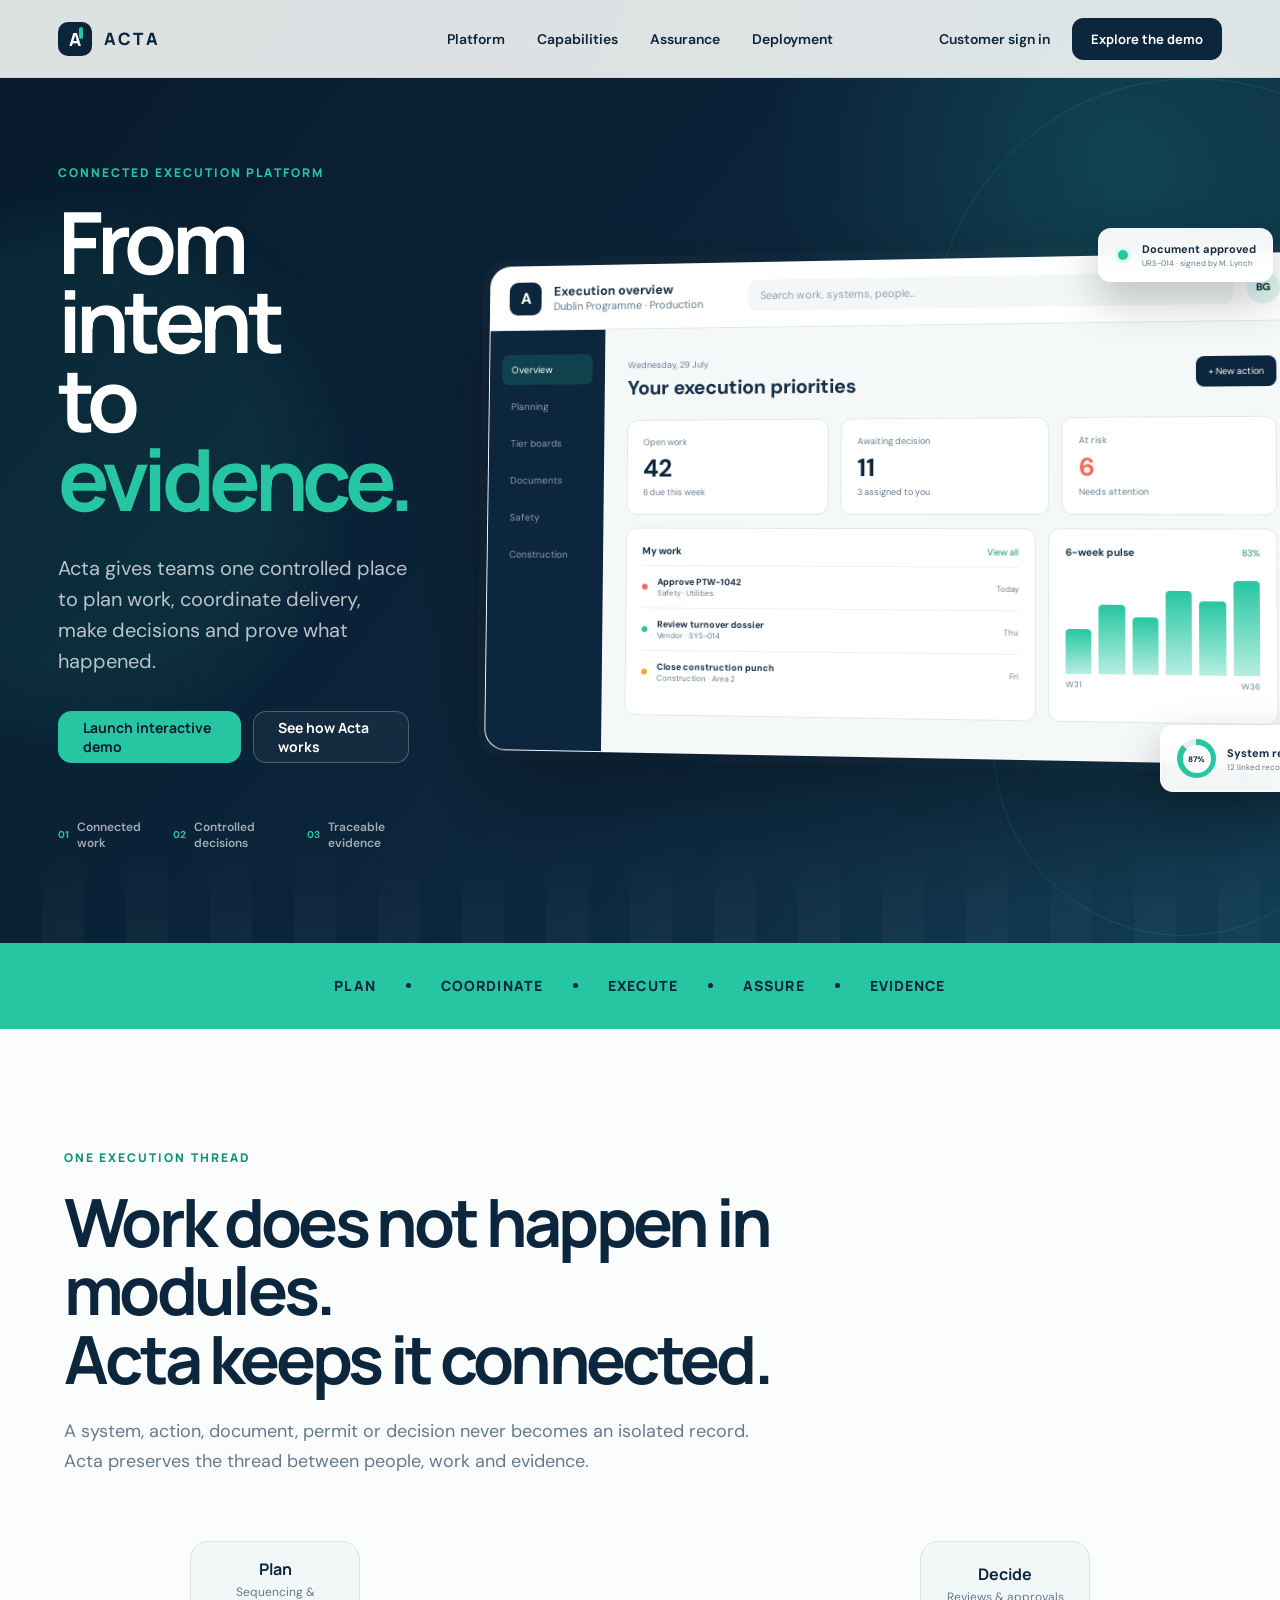
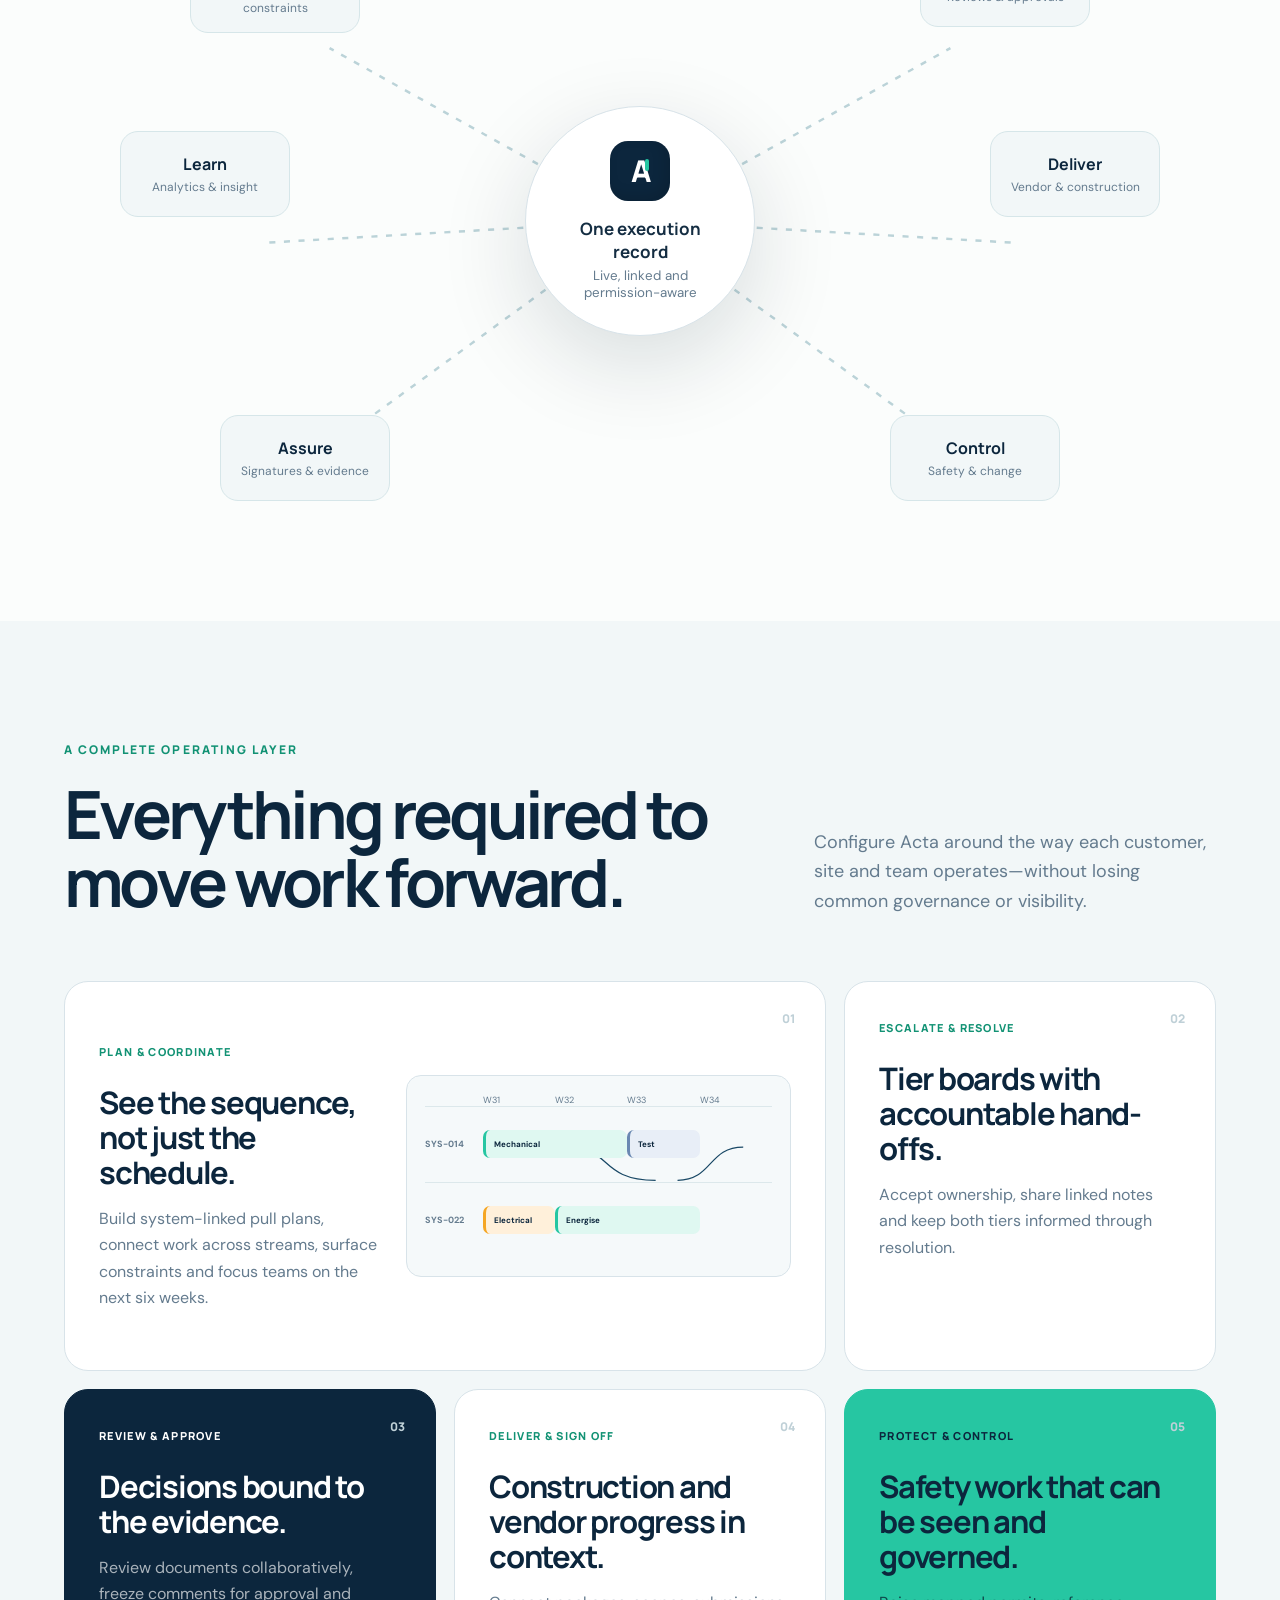
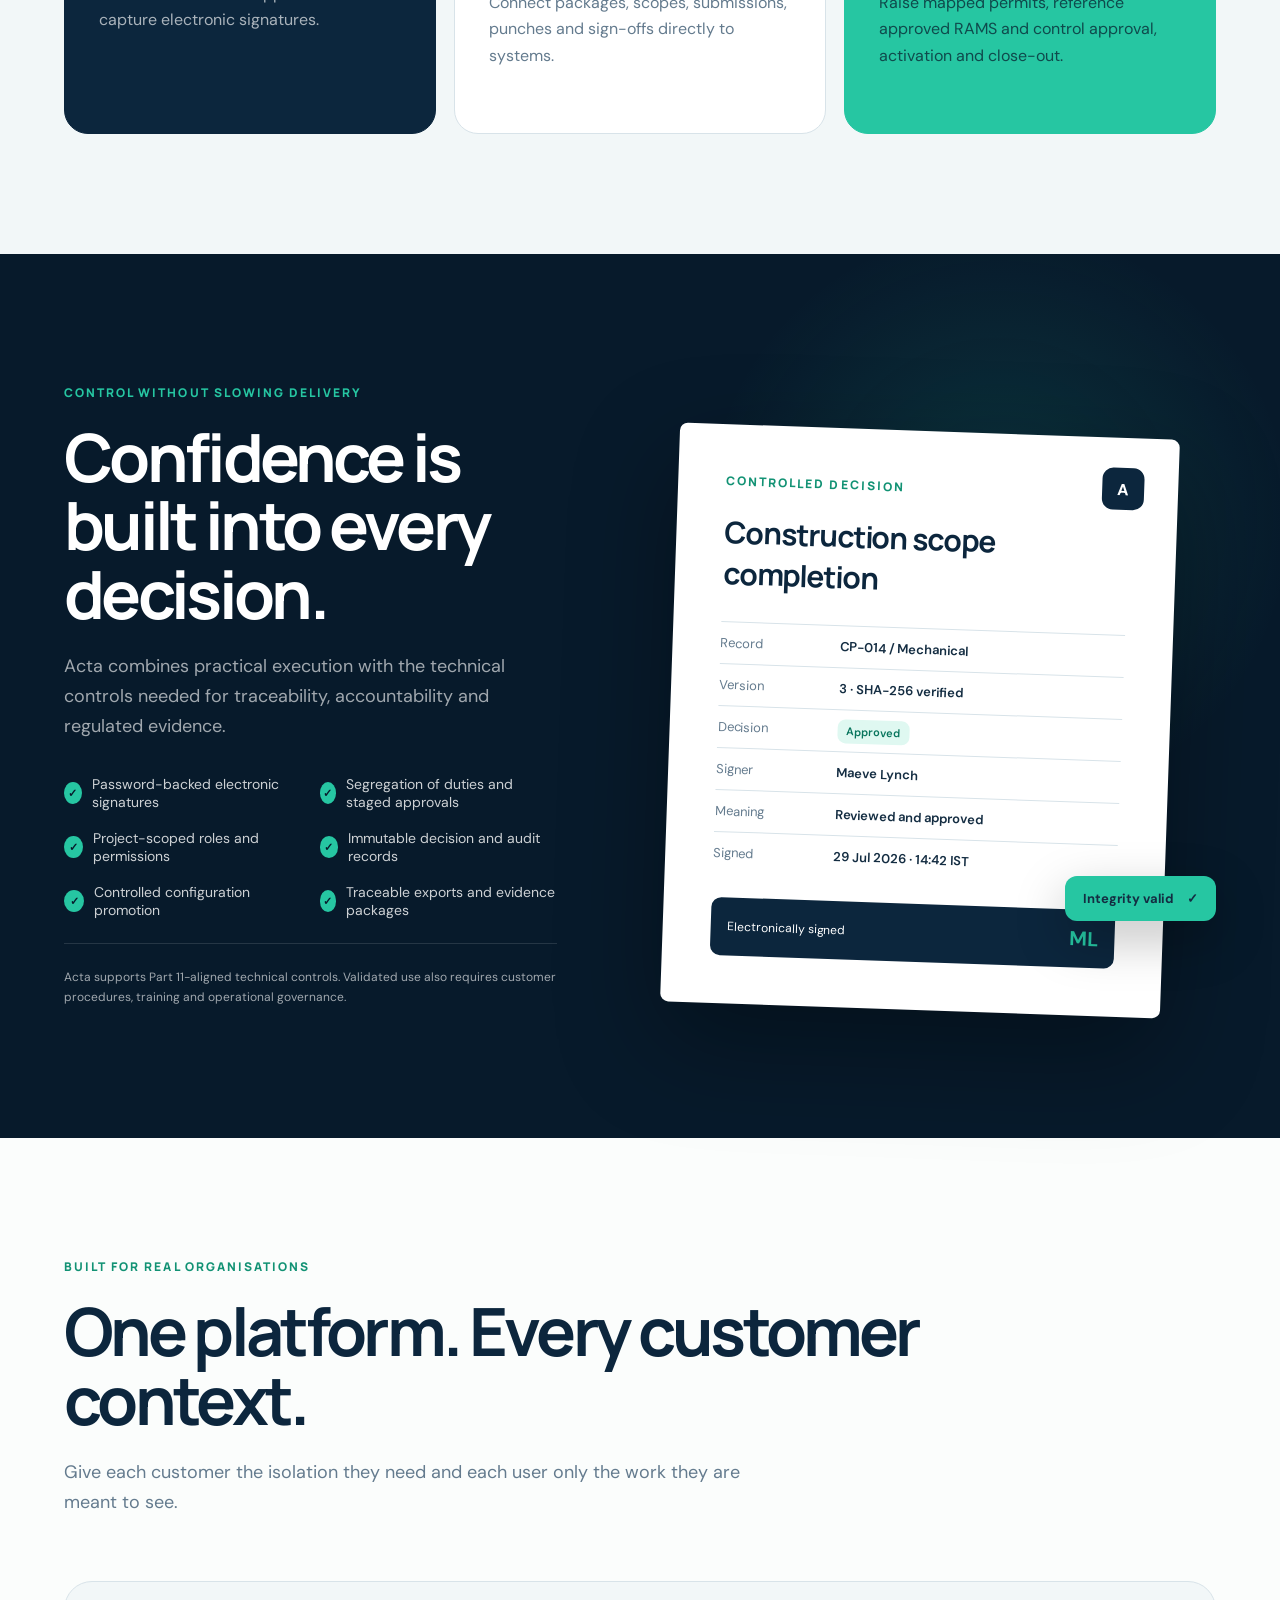
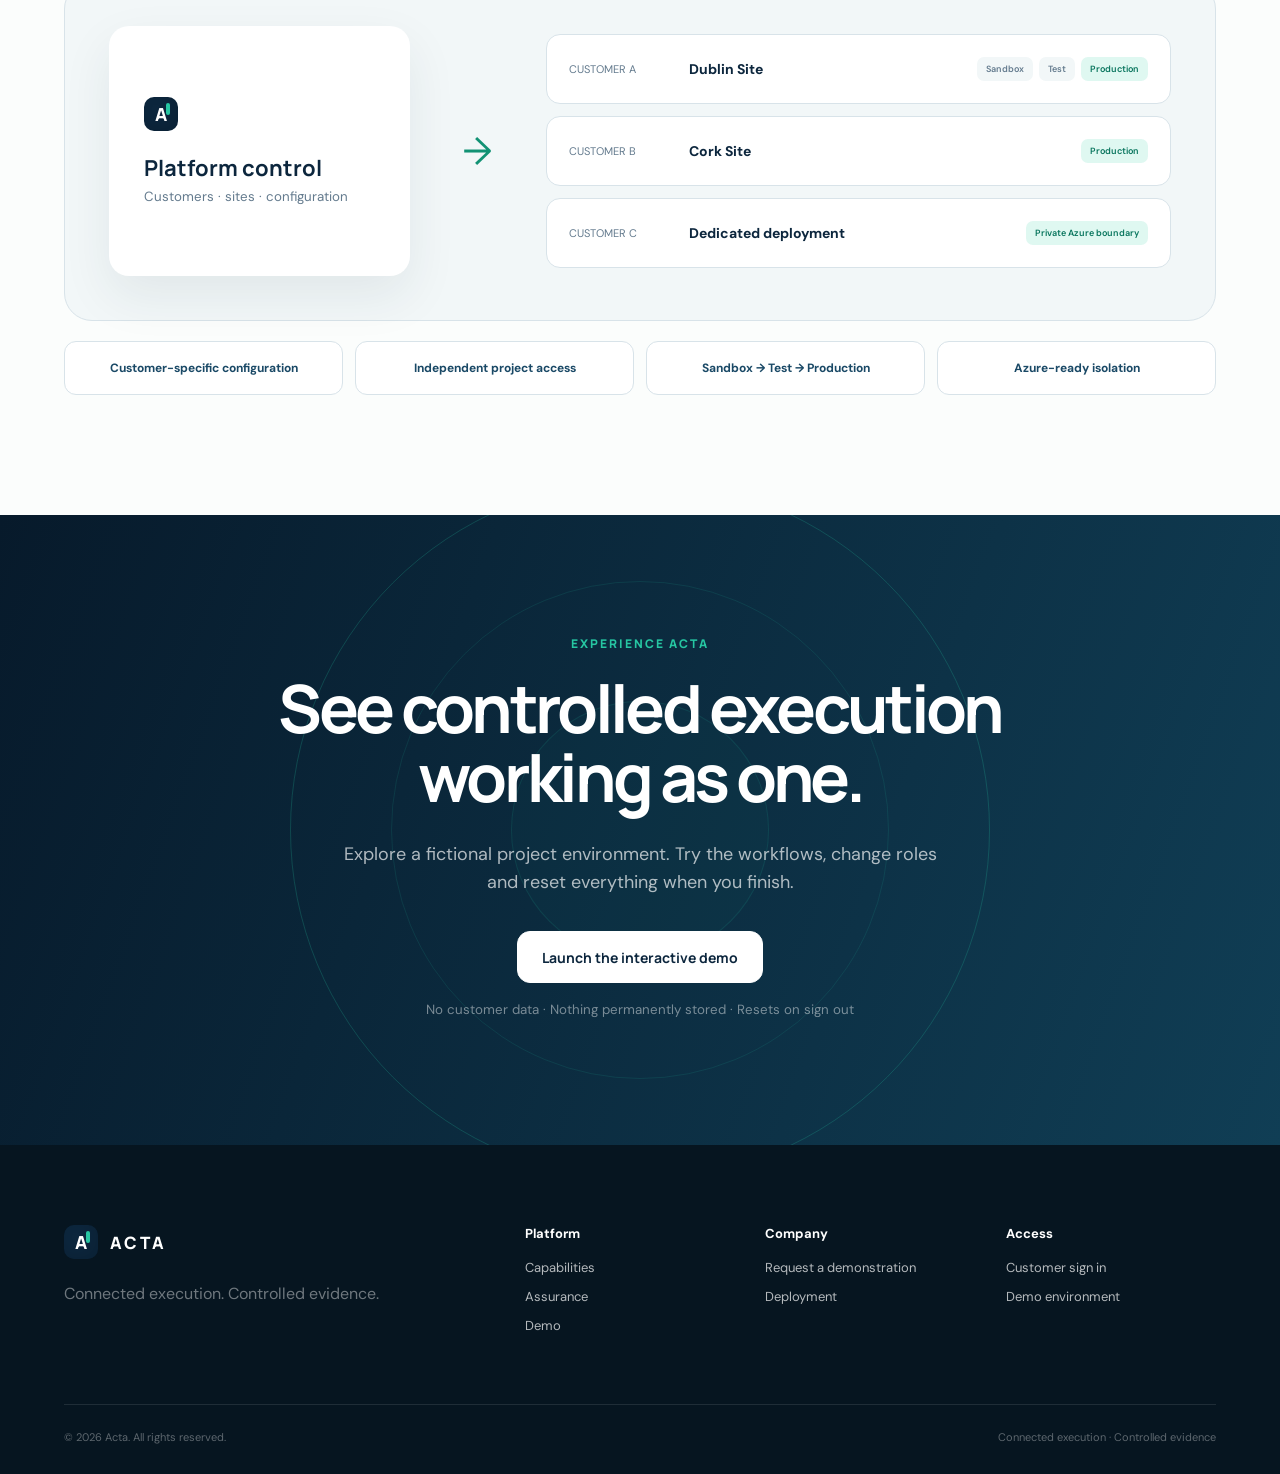
==== index.html @ 4218a104 "Launch Acta website and interactive demo" ====
<!doctype html>
<html lang="en">
  <head>
    <meta charset="UTF-8" />
    <meta name="viewport" content="width=device-width, initial-scale=1.0" />
    <meta
      name="description"
      content="Acta connects plans, people, controlled work and evidence across the entire execution lifecycle."
    />
    <meta name="theme-color" content="#0c263d" />
    <title>Acta | From intent to evidence</title>
    <link rel="icon" href="favicon.svg" type="image/svg+xml" />
    <link rel="preconnect" href="https://fonts.googleapis.com" />
    <link rel="preconnect" href="https://fonts.gstatic.com" crossorigin />
    <link
      href="https://fonts.googleapis.com/css2?family=DM+Sans:wght@400;500;600;700&amp;family=Manrope:wght@500;600;700;800&amp;display=swap"
      rel="stylesheet"
    />
    <link rel="stylesheet" href="styles.css" />
  </head>
  <body>
    <header class="site-header">
      <a class="brand" href="#top" aria-label="Acta home">
        <span class="brand-mark">A</span>
        <span>ACTA</span>
      </a>
      <button class="menu-toggle" type="button" aria-label="Open navigation">
        <span></span><span></span>
      </button>
      <nav class="site-nav" aria-label="Primary navigation">
        <a href="#platform">Platform</a>
        <a href="#capabilities">Capabilities</a>
        <a href="#assurance">Assurance</a>
        <a href="#deployment">Deployment</a>
      </nav>
      <div class="header-actions">
        <a class="text-link" href="demo.html">Customer sign in</a>
        <a class="button small" href="demo.html">Explore the demo</a>
      </div>
    </header>

    <main id="top">
      <section class="hero">
        <div class="hero-glow"></div>
        <div class="hero-copy reveal">
          <span class="kicker">Connected execution platform</span>
          <h1>From intent<br />to <em>evidence.</em></h1>
          <p>
            Acta gives teams one controlled place to plan work, coordinate
            delivery, make decisions and prove what happened.
          </p>
          <div class="hero-actions">
            <a class="button" href="demo.html">Launch interactive demo</a>
            <a class="button ghost" href="#platform">See how Acta works</a>
          </div>
          <div class="hero-proof">
            <span><b>01</b> Connected work</span>
            <span><b>02</b> Controlled decisions</span>
            <span><b>03</b> Traceable evidence</span>
          </div>
        </div>

        <div class="product-scene reveal">
          <div class="scene-orbit orbit-one"></div>
          <div class="scene-orbit orbit-two"></div>
          <div class="product-window">
            <div class="product-topbar">
              <div class="mini-brand">A</div>
              <div class="product-title">
                <strong>Execution overview</strong>
                <span>Dublin Programme · Production</span>
              </div>
              <div class="product-search">Search work, systems, people…</div>
              <div class="avatar">BG</div>
            </div>
            <div class="product-body">
              <aside class="product-sidebar">
                <span class="active">Overview</span>
                <span>Planning</span>
                <span>Tier boards</span>
                <span>Documents</span>
                <span>Safety</span>
                <span>Construction</span>
              </aside>
              <div class="product-content">
                <div class="welcome-row">
                  <div>
                    <small>Wednesday, 29 July</small>
                    <h3>Your execution priorities</h3>
                  </div>
                  <button>+ New action</button>
                </div>
                <div class="metric-row">
                  <div><span>Open work</span><strong>42</strong><i>8 due this week</i></div>
                  <div><span>Awaiting decision</span><strong>11</strong><i>3 assigned to you</i></div>
                  <div class="alert"><span>At risk</span><strong>6</strong><i>Needs attention</i></div>
                </div>
                <div class="content-grid">
                  <div class="work-card">
                    <header><strong>My work</strong><span>View all</span></header>
                    <div class="work-row">
                      <i class="priority critical"></i>
                      <div><b>Approve PTW-1042</b><small>Safety · Utilities</small></div>
                      <time>Today</time>
                    </div>
                    <div class="work-row">
                      <i class="priority"></i>
                      <div><b>Review turnover dossier</b><small>Vendor · SYS-014</small></div>
                      <time>Thu</time>
                    </div>
                    <div class="work-row">
                      <i class="priority medium"></i>
                      <div><b>Close construction punch</b><small>Construction · Area 2</small></div>
                      <time>Fri</time>
                    </div>
                  </div>
                  <div class="pulse-card">
                    <header><strong>6-week pulse</strong><span>83%</span></header>
                    <div class="bars">
                      <i style="height: 42%"></i><i style="height: 65%"></i
                      ><i style="height: 53%"></i><i style="height: 78%"></i
                      ><i style="height: 69%"></i><i style="height: 88%"></i>
                    </div>
                    <div class="week-labels"><span>W31</span><span>W36</span></div>
                  </div>
                </div>
              </div>
            </div>
          </div>
          <div class="floating-card float-one">
            <span class="status-dot"></span>
            <div><b>Document approved</b><small>URS-014 · signed by M. Lynch</small></div>
          </div>
          <div class="floating-card float-two">
            <div class="ring"><span>87%</span></div>
            <div><b>System readiness</b><small>12 linked records complete</small></div>
          </div>
        </div>
      </section>

      <section class="signal-strip" aria-label="Platform outcomes">
        <span>Plan</span><i></i><span>Coordinate</span><i></i
        ><span>Execute</span><i></i><span>Assure</span><i></i
        ><span>Evidence</span>
      </section>

      <section class="platform section" id="platform">
        <div class="section-heading reveal">
          <span class="kicker dark">One execution thread</span>
          <h2>Work does not happen in modules.<br />Acta keeps it connected.</h2>
          <p>
            A system, action, document, permit or decision never becomes an
            isolated record. Acta preserves the thread between people, work and
            evidence.
          </p>
        </div>
        <div class="thread-map reveal">
          <div class="thread-centre">
            <span class="brand-mark large">A</span>
            <strong>One execution record</strong>
            <small>Live, linked and permission-aware</small>
          </div>
          <div class="thread-node n1"><b>Plan</b><span>Sequencing &amp; constraints</span></div>
          <div class="thread-node n2"><b>Decide</b><span>Reviews &amp; approvals</span></div>
          <div class="thread-node n3"><b>Deliver</b><span>Vendor &amp; construction</span></div>
          <div class="thread-node n4"><b>Control</b><span>Safety &amp; change</span></div>
          <div class="thread-node n5"><b>Assure</b><span>Signatures &amp; evidence</span></div>
          <div class="thread-node n6"><b>Learn</b><span>Analytics &amp; insight</span></div>
          <svg viewBox="0 0 800 460" aria-hidden="true">
            <path d="M400 230 145 88M400 230 655 88M400 230 710 248M400 230 620 390M400 230 180 390M400 230 90 248"/>
          </svg>
        </div>
      </section>

      <section class="capabilities section" id="capabilities">
        <div class="section-heading split reveal">
          <div>
            <span class="kicker dark">A complete operating layer</span>
            <h2>Everything required to move work forward.</h2>
          </div>
          <p>
            Configure Acta around the way each customer, site and team
            operates—without losing common governance or visibility.
          </p>
        </div>
        <div class="capability-grid">
          <article class="feature-card wide reveal">
            <div class="feature-index">01</div>
            <div>
              <span class="feature-tag">Plan &amp; coordinate</span>
              <h3>See the sequence, not just the schedule.</h3>
              <p>
                Build system-linked pull plans, connect work across streams,
                surface constraints and focus teams on the next six weeks.
              </p>
            </div>
            <div class="mini-plan">
              <div class="plan-head"><span>W31</span><span>W32</span><span>W33</span><span>W34</span></div>
              <div class="plan-line"><b>SYS-014</b><i class="task t1">Mechanical</i><i class="task t2">Test</i></div>
              <div class="plan-line"><b>SYS-022</b><i class="task t3">Electrical</i><i class="task t4">Energise</i></div>
              <svg viewBox="0 0 360 95"><path d="M120 32 C170 32 155 70 220 70"/><path d="M245 70 C285 70 280 32 320 32"/></svg>
            </div>
          </article>
          <article class="feature-card reveal">
            <div class="feature-index">02</div>
            <span class="feature-tag">Escalate &amp; resolve</span>
            <h3>Tier boards with accountable hand-offs.</h3>
            <p>Accept ownership, share linked notes and keep both tiers informed through resolution.</p>
          </article>
          <article class="feature-card dark-card reveal">
            <div class="feature-index">03</div>
            <span class="feature-tag">Review &amp; approve</span>
            <h3>Decisions bound to the evidence.</h3>
            <p>Review documents collaboratively, freeze comments for approval and capture electronic signatures.</p>
          </article>
          <article class="feature-card reveal">
            <div class="feature-index">04</div>
            <span class="feature-tag">Deliver &amp; sign off</span>
            <h3>Construction and vendor progress in context.</h3>
            <p>Connect packages, scopes, submissions, punches and sign-offs directly to systems.</p>
          </article>
          <article class="feature-card accent-card reveal">
            <div class="feature-index">05</div>
            <span class="feature-tag">Protect &amp; control</span>
            <h3>Safety work that can be seen and governed.</h3>
            <p>Raise mapped permits, reference approved RAMS and control approval, activation and close-out.</p>
          </article>
        </div>
      </section>

      <section class="assurance section" id="assurance">
        <div class="assurance-copy reveal">
          <span class="kicker">Control without slowing delivery</span>
          <h2>Confidence is built into every decision.</h2>
          <p>
            Acta combines practical execution with the technical controls
            needed for traceability, accountability and regulated evidence.
          </p>
          <ul class="check-list">
            <li><span>✓</span> Password-backed electronic signatures</li>
            <li><span>✓</span> Segregation of duties and staged approvals</li>
            <li><span>✓</span> Project-scoped roles and permissions</li>
            <li><span>✓</span> Immutable decision and audit records</li>
            <li><span>✓</span> Controlled configuration promotion</li>
            <li><span>✓</span> Traceable exports and evidence packages</li>
          </ul>
          <p class="assurance-note">
            Acta supports Part 11-aligned technical controls. Validated use also
            requires customer procedures, training and operational governance.
          </p>
        </div>
        <div class="assurance-visual reveal">
          <div class="signature-sheet">
            <div class="sheet-mark">A</div>
            <span class="kicker dark">Controlled decision</span>
            <h3>Construction scope completion</h3>
            <dl>
              <div><dt>Record</dt><dd>CP-014 / Mechanical</dd></div>
              <div><dt>Version</dt><dd>3 · SHA-256 verified</dd></div>
              <div><dt>Decision</dt><dd><span class="approved">Approved</span></dd></div>
              <div><dt>Signer</dt><dd>Maeve Lynch</dd></div>
              <div><dt>Meaning</dt><dd>Reviewed and approved</dd></div>
              <div><dt>Signed</dt><dd>29 Jul 2026 · 14:42 IST</dd></div>
            </dl>
            <div class="signature-line">
              <span>Electronically signed</span><b>ML</b>
            </div>
          </div>
          <div class="audit-chip">Integrity valid <b>✓</b></div>
        </div>
      </section>

      <section class="deployment section" id="deployment">
        <div class="section-heading reveal">
          <span class="kicker dark">Built for real organisations</span>
          <h2>One platform. Every customer context.</h2>
          <p>
            Give each customer the isolation they need and each user only the
            work they are meant to see.
          </p>
        </div>
        <div class="deployment-grid reveal">
          <div class="deploy-control">
            <span class="brand-mark">A</span>
            <b>Platform control</b>
            <small>Customers · sites · configuration</small>
          </div>
          <div class="deploy-arrow">→</div>
          <div class="customer-stack">
            <article>
              <span>Customer A</span><b>Dublin Site</b>
              <div><i>Sandbox</i><i>Test</i><i class="live">Production</i></div>
            </article>
            <article>
              <span>Customer B</span><b>Cork Site</b>
              <div><i class="live">Production</i></div>
            </article>
            <article>
              <span>Customer C</span><b>Dedicated deployment</b>
              <div><i class="live">Private Azure boundary</i></div>
            </article>
          </div>
        </div>
        <div class="deployment-points reveal">
          <span>Customer-specific configuration</span>
          <span>Independent project access</span>
          <span>Sandbox → Test → Production</span>
          <span>Azure-ready isolation</span>
        </div>
      </section>

      <section class="demo-cta section" id="demo">
        <div class="cta-orbit"></div>
        <div class="reveal">
          <span class="kicker">Experience Acta</span>
          <h2>See controlled execution<br />working as one.</h2>
          <p>
            Explore a fictional project environment. Try the workflows, change
            roles and reset everything when you finish.
          </p>
          <a class="button light" href="demo.html">Launch the interactive demo</a>
          <small>No customer data · Nothing permanently stored · Resets on sign out</small>
        </div>
      </section>
    </main>

    <footer class="site-footer">
      <div>
        <a class="brand light-brand" href="#top">
          <span class="brand-mark">A</span><span>ACTA</span>
        </a>
        <p>Connected execution. Controlled evidence.</p>
      </div>
      <div class="footer-links">
        <div><b>Platform</b><a href="#capabilities">Capabilities</a><a href="#assurance">Assurance</a><a href="demo.html">Demo</a></div>
        <div><b>Company</b><a href="demo.html">Request a demonstration</a><a href="#deployment">Deployment</a></div>
        <div><b>Access</b><a href="demo.html">Customer sign in</a><a href="demo.html">Demo environment</a></div>
      </div>
      <div class="footer-bottom">
        <span>© <span id="year"></span> Acta. All rights reserved.</span>
        <span>Connected execution · Controlled evidence</span>
      </div>
    </footer>
    <script src="site.js"></script>
  </body>
</html>
---- styles.css ----
:root {
  --navy-950: #071a2b;
  --navy-900: #0c263d;
  --navy-800: #123650;
  --navy-700: #1a4966;
  --ink: #142d42;
  --muted: #647b8e;
  --line: #d8e3e9;
  --mist: #f2f7f8;
  --paper: #fbfdfc;
  --white: #fff;
  --mint: #26c6a2;
  --mint-dark: #129274;
  --mint-soft: #dff8f1;
  --amber: #f5a623;
  --coral: #ee6c5d;
  --shadow: 0 28px 90px rgba(5, 26, 43, 0.14);
}

* {
  box-sizing: border-box;
}

html {
  scroll-behavior: smooth;
}

body {
  margin: 0;
  overflow-x: hidden;
  color: var(--ink);
  background: var(--paper);
  font-family: "DM Sans", sans-serif;
  -webkit-font-smoothing: antialiased;
}

body::selection {
  color: var(--navy-950);
  background: var(--mint);
}

a {
  color: inherit;
  text-decoration: none;
}

button,
input,
select {
  font: inherit;
}

.site-header {
  position: fixed;
  z-index: 50;
  top: 0;
  right: 0;
  left: 0;
  display: grid;
  grid-template-columns: 1fr auto 1fr;
  height: 78px;
  padding: 0 4.5vw;
  align-items: center;
  color: var(--navy-900);
  background: rgba(251, 253, 252, 0.88);
  border-bottom: 1px solid rgba(20, 45, 66, 0.08);
  backdrop-filter: blur(18px);
}

.brand {
  display: inline-flex;
  width: max-content;
  align-items: center;
  gap: 12px;
  font-family: "Manrope", sans-serif;
  font-size: 17px;
  font-weight: 800;
  letter-spacing: 0.14em;
}

.brand-mark {
  display: inline-grid;
  width: 34px;
  height: 34px;
  place-items: center;
  color: var(--white);
  background: var(--navy-900);
  border-radius: 10px;
  font-family: "Manrope", sans-serif;
  font-size: 18px;
  font-weight: 800;
  letter-spacing: -0.04em;
  box-shadow: inset -5px -5px 14px rgba(0, 0, 0, 0.12);
}

.brand-mark::after {
  content: "";
  position: absolute;
  width: 4px;
  height: 12px;
  margin: -11px 0 0 13px;
  background: var(--mint);
  border-radius: 3px;
}

.brand-mark.large {
  width: 60px;
  height: 60px;
  border-radius: 18px;
  font-size: 30px;
}

.site-nav {
  display: flex;
  align-items: center;
  gap: 32px;
  font-size: 14px;
  font-weight: 600;
}

.site-nav a,
.text-link {
  transition: color 160ms ease;
}

.site-nav a:hover,
.text-link:hover {
  color: var(--mint-dark);
}

.header-actions {
  display: flex;
  justify-self: end;
  align-items: center;
  gap: 22px;
  font-size: 14px;
  font-weight: 600;
}

.menu-toggle {
  display: none;
  width: 42px;
  height: 42px;
  padding: 11px;
  background: transparent;
  border: 0;
}

.menu-toggle span {
  display: block;
  width: 100%;
  height: 2px;
  margin: 6px 0;
  background: var(--navy-900);
}

.button {
  display: inline-flex;
  min-height: 52px;
  padding: 0 24px;
  align-items: center;
  justify-content: center;
  color: var(--white);
  background: var(--navy-900);
  border: 1px solid var(--navy-900);
  border-radius: 13px;
  font-family: "Manrope", sans-serif;
  font-size: 14px;
  font-weight: 700;
  transition:
    transform 180ms ease,
    box-shadow 180ms ease,
    background 180ms ease;
}

.button:hover {
  transform: translateY(-2px);
  box-shadow: 0 12px 30px rgba(12, 38, 61, 0.18);
}

.button.small {
  min-height: 42px;
  padding: 0 18px;
  border-radius: 11px;
  font-size: 13px;
}

.button.ghost {
  color: var(--navy-900);
  background: transparent;
  border-color: rgba(12, 38, 61, 0.24);
}

.button.light {
  color: var(--navy-900);
  background: var(--white);
  border-color: var(--white);
}

.hero {
  position: relative;
  display: grid;
  grid-template-columns: 0.8fr 1.2fr;
  min-height: 790px;
  padding: 164px 4.5vw 92px;
  align-items: center;
  color: var(--white);
  background:
    radial-gradient(circle at 87% 16%, rgba(38, 198, 162, 0.18), transparent 25%),
    linear-gradient(128deg, var(--navy-950), var(--navy-900) 60%, #123d54);
}

.hero::after {
  content: "";
  position: absolute;
  right: 0;
  bottom: 0;
  left: 0;
  height: 100px;
  opacity: 0.19;
  background-image: linear-gradient(90deg, transparent 49.5%, rgba(255, 255, 255, 0.16) 50%);
  background-size: 84px 100%;
  mask-image: linear-gradient(to top, black, transparent);
}

.hero-glow {
  position: absolute;
  top: 24%;
  left: -14%;
  width: 500px;
  height: 500px;
  background: rgba(38, 198, 162, 0.08);
  border-radius: 50%;
  filter: blur(30px);
}

.hero-copy {
  position: relative;
  z-index: 2;
  max-width: 620px;
}

.kicker {
  display: block;
  margin-bottom: 22px;
  color: var(--mint);
  font-family: "Manrope", sans-serif;
  font-size: 12px;
  font-weight: 800;
  letter-spacing: 0.17em;
  text-transform: uppercase;
}

.kicker.dark {
  color: var(--mint-dark);
}

.hero h1 {
  margin: 0;
  font-family: "Manrope", sans-serif;
  font-size: clamp(58px, 6.7vw, 106px);
  font-weight: 700;
  letter-spacing: -0.065em;
  line-height: 0.92;
}

.hero h1 em {
  color: var(--mint);
  font-style: normal;
}

.hero-copy > p {
  max-width: 570px;
  margin: 34px 0 0;
  color: rgba(255, 255, 255, 0.72);
  font-size: 20px;
  line-height: 1.55;
}

.hero-actions {
  display: flex;
  margin-top: 34px;
  gap: 12px;
}

.hero .button {
  color: var(--navy-950);
  background: var(--mint);
  border-color: var(--mint);
}

.hero .button.ghost {
  color: var(--white);
  background: rgba(255, 255, 255, 0.04);
  border-color: rgba(255, 255, 255, 0.24);
}

.hero-proof {
  display: flex;
  margin-top: 56px;
  gap: 28px;
  color: rgba(255, 255, 255, 0.62);
  font-size: 12px;
  font-weight: 600;
}

.hero-proof span {
  display: flex;
  align-items: center;
  gap: 8px;
}

.hero-proof b {
  color: var(--mint);
  font-size: 10px;
}

.product-scene {
  position: relative;
  z-index: 3;
  width: 820px;
  margin-left: 5vw;
  perspective: 1400px;
}

.product-window {
  position: relative;
  z-index: 2;
  overflow: hidden;
  width: 820px;
  color: var(--ink);
  background: #f5f8f9;
  border: 1px solid rgba(255, 255, 255, 0.25);
  border-radius: 22px;
  box-shadow:
    0 45px 100px rgba(0, 0, 0, 0.35),
    0 0 0 8px rgba(255, 255, 255, 0.025);
  transform: rotateY(-6deg) rotateX(2deg);
}

.product-topbar {
  display: flex;
  height: 66px;
  padding: 0 20px;
  align-items: center;
  gap: 13px;
  background: var(--white);
  border-bottom: 1px solid #e0e8ec;
}

.mini-brand {
  display: grid;
  width: 34px;
  height: 34px;
  place-items: center;
  color: white;
  background: var(--navy-900);
  border-radius: 9px;
  font-weight: 800;
}

.product-title {
  display: flex;
  min-width: 190px;
  flex-direction: column;
  font-size: 11px;
}

.product-title strong {
  font-size: 13px;
}

.product-title span {
  color: var(--muted);
}

.product-search {
  flex: 1;
  padding: 9px 13px;
  color: #8ba0ae;
  background: #f4f7f8;
  border-radius: 9px;
  font-size: 11px;
}

.avatar {
  display: grid;
  width: 32px;
  height: 32px;
  place-items: center;
  color: var(--navy-900);
  background: var(--mint-soft);
  border-radius: 50%;
  font-size: 10px;
  font-weight: 800;
}

.product-body {
  display: grid;
  grid-template-columns: 122px 1fr;
  min-height: 430px;
}

.product-sidebar {
  display: flex;
  padding: 25px 13px;
  flex-direction: column;
  gap: 7px;
  background: var(--navy-900);
}

.product-sidebar span {
  padding: 9px 10px;
  color: rgba(255, 255, 255, 0.55);
  border-radius: 7px;
  font-size: 10px;
}

.product-sidebar span.active {
  color: white;
  background: rgba(38, 198, 162, 0.17);
}

.product-content {
  padding: 24px;
}

.welcome-row {
  display: flex;
  align-items: center;
  justify-content: space-between;
}

.welcome-row small {
  color: var(--muted);
  font-size: 9px;
}

.welcome-row h3 {
  margin: 2px 0 0;
  font-size: 20px;
}

.welcome-row button {
  padding: 9px 12px;
  color: white;
  background: var(--navy-900);
  border: 0;
  border-radius: 8px;
  font-size: 9px;
}

.metric-row {
  display: grid;
  grid-template-columns: repeat(3, 1fr);
  margin-top: 20px;
  gap: 12px;
}

.metric-row > div {
  display: flex;
  padding: 16px;
  flex-direction: column;
  background: white;
  border: 1px solid #e0e8ec;
  border-radius: 11px;
}

.metric-row span,
.metric-row i {
  color: var(--muted);
  font-size: 9px;
  font-style: normal;
}

.metric-row strong {
  margin: 4px 0 2px;
  color: var(--navy-900);
  font-size: 25px;
}

.metric-row .alert strong {
  color: var(--coral);
}

.content-grid {
  display: grid;
  grid-template-columns: 1.5fr 0.8fr;
  margin-top: 13px;
  gap: 12px;
}

.work-card,
.pulse-card {
  min-height: 190px;
  padding: 16px;
  background: white;
  border: 1px solid #e0e8ec;
  border-radius: 11px;
}

.work-card header,
.pulse-card header {
  display: flex;
  margin-bottom: 8px;
  align-items: center;
  justify-content: space-between;
  font-size: 10px;
}

.work-card header span,
.pulse-card header span {
  color: var(--mint-dark);
  font-size: 9px;
}

.work-row {
  display: grid;
  grid-template-columns: 7px 1fr auto;
  padding: 10px 0;
  align-items: center;
  gap: 9px;
  border-top: 1px solid #edf1f3;
}

.priority {
  width: 6px;
  height: 6px;
  background: var(--mint);
  border-radius: 50%;
}

.priority.critical {
  background: var(--coral);
}

.priority.medium {
  background: var(--amber);
}

.work-row div {
  display: flex;
  flex-direction: column;
}

.work-row b {
  font-size: 9px;
}

.work-row small,
.work-row time {
  color: var(--muted);
  font-size: 8px;
}

.bars {
  display: flex;
  height: 105px;
  align-items: end;
  gap: 7px;
}

.bars i {
  flex: 1;
  background: linear-gradient(var(--mint), #b7eee1);
  border-radius: 4px 4px 0 0;
}

.week-labels {
  display: flex;
  margin-top: 5px;
  justify-content: space-between;
  color: var(--muted);
  font-size: 8px;
}

.floating-card {
  position: absolute;
  z-index: 4;
  display: flex;
  padding: 13px 16px;
  align-items: center;
  gap: 11px;
  color: var(--ink);
  background: rgba(255, 255, 255, 0.95);
  border: 1px solid rgba(255, 255, 255, 0.7);
  border-radius: 13px;
  box-shadow: 0 18px 45px rgba(0, 0, 0, 0.24);
  backdrop-filter: blur(12px);
}

.floating-card b,
.floating-card small {
  display: block;
  white-space: nowrap;
}

.floating-card b {
  font-size: 11px;
}

.floating-card small {
  margin-top: 2px;
  color: var(--muted);
  font-size: 8px;
}

.float-one {
  top: -30px;
  right: 20px;
}

.float-two {
  right: -55px;
  bottom: -36px;
}

.status-dot {
  width: 10px;
  height: 10px;
  background: var(--mint);
  border: 3px solid var(--mint-soft);
  border-radius: 50%;
  box-sizing: content-box;
}

.ring {
  display: grid;
  width: 39px;
  height: 39px;
  place-items: center;
  background: conic-gradient(var(--mint) 87%, #e8eef0 0);
  border-radius: 50%;
}

.ring::before {
  content: "";
  position: absolute;
  width: 28px;
  height: 28px;
  background: white;
  border-radius: 50%;
}

.ring span {
  z-index: 1;
  font-size: 8px;
  font-weight: 800;
}

.scene-orbit {
  position: absolute;
  border: 1px solid rgba(38, 198, 162, 0.18);
  border-radius: 50%;
}

.orbit-one {
  top: -180px;
  right: -160px;
  width: 520px;
  height: 520px;
}

.orbit-two {
  right: -80px;
  bottom: -180px;
  width: 380px;
  height: 380px;
}

.signal-strip {
  display: flex;
  min-height: 86px;
  padding: 0 6vw;
  align-items: center;
  justify-content: center;
  gap: 30px;
  color: var(--navy-900);
  background: var(--mint);
  font-family: "Manrope", sans-serif;
  font-size: 14px;
  font-weight: 800;
  letter-spacing: 0.08em;
  text-transform: uppercase;
}

.signal-strip i {
  width: 5px;
  height: 5px;
  background: var(--navy-900);
  border-radius: 50%;
}

.section {
  padding: 120px max(5vw, calc((100vw - 1380px) / 2));
}

.section-heading {
  max-width: 900px;
  margin-bottom: 64px;
}

.section-heading.split {
  display: grid;
  grid-template-columns: 1.25fr 0.75fr;
  max-width: none;
  align-items: end;
  gap: 80px;
}

.section-heading h2,
.assurance h2,
.demo-cta h2 {
  margin: 0;
  color: var(--navy-900);
  font-family: "Manrope", sans-serif;
  font-size: clamp(42px, 5.2vw, 74px);
  font-weight: 700;
  letter-spacing: -0.055em;
  line-height: 1.03;
}

.section-heading p,
.assurance-copy > p {
  max-width: 700px;
  margin: 24px 0 0;
  color: var(--muted);
  font-size: 18px;
  line-height: 1.65;
}

.platform {
  background: var(--paper);
}

.thread-map {
  position: relative;
  width: min(100%, 1040px);
  height: 560px;
  margin: 0 auto;
}

.thread-map svg {
  position: absolute;
  inset: 0;
  width: 100%;
  height: 100%;
}

.thread-map path {
  fill: none;
  stroke: #bbd3d8;
  stroke-dasharray: 5 7;
  stroke-width: 2;
}

.thread-centre,
.thread-node {
  position: absolute;
  z-index: 2;
  display: flex;
  flex-direction: column;
  align-items: center;
  justify-content: center;
  text-align: center;
}

.thread-centre {
  top: 50%;
  left: 50%;
  width: 230px;
  height: 230px;
  padding: 28px;
  background: white;
  border: 1px solid var(--line);
  border-radius: 50%;
  box-shadow: var(--shadow);
  transform: translate(-50%, -50%);
}

.thread-centre strong {
  margin-top: 16px;
  font-family: "Manrope", sans-serif;
  font-size: 17px;
}

.thread-centre small {
  margin-top: 4px;
  color: var(--muted);
}

.thread-node {
  width: 170px;
  min-height: 86px;
  padding: 16px;
  background: var(--mist);
  border: 1px solid #d6e6e9;
  border-radius: 18px;
}

.thread-node b {
  color: var(--navy-900);
  font-family: "Manrope", sans-serif;
}

.thread-node span {
  margin-top: 4px;
  color: var(--muted);
  font-size: 12px;
}

.thread-node.n1 { top: 0; left: 70px; }
.thread-node.n2 { top: 0; right: 70px; }
.thread-node.n3 { top: 190px; right: 0; }
.thread-node.n4 { right: 100px; bottom: 0; }
.thread-node.n5 { bottom: 0; left: 100px; }
.thread-node.n6 { top: 190px; left: 0; }

.capabilities {
  background: var(--mist);
}

.capability-grid {
  display: grid;
  grid-template-columns: repeat(12, 1fr);
  gap: 18px;
}

.feature-card {
  position: relative;
  grid-column: span 4;
  overflow: hidden;
  min-height: 345px;
  padding: 34px;
  background: white;
  border: 1px solid var(--line);
  border-radius: 24px;
}

.feature-card.wide {
  display: grid;
  grid-column: span 8;
  grid-template-columns: 0.85fr 1.15fr;
  min-height: 390px;
  align-items: center;
  gap: 22px;
}

.feature-index {
  position: absolute;
  top: 28px;
  right: 30px;
  color: #bfd0d7;
  font-family: "Manrope", sans-serif;
  font-size: 12px;
  font-weight: 800;
}

.feature-tag {
  color: var(--mint-dark);
  font-family: "Manrope", sans-serif;
  font-size: 11px;
  font-weight: 800;
  letter-spacing: 0.12em;
  text-transform: uppercase;
}

.feature-card h3 {
  max-width: 470px;
  margin: 24px 0 16px;
  color: var(--navy-900);
  font-family: "Manrope", sans-serif;
  font-size: 31px;
  letter-spacing: -0.04em;
  line-height: 1.13;
}

.feature-card p {
  max-width: 470px;
  margin: 0;
  color: var(--muted);
  line-height: 1.65;
}

.dark-card {
  color: white;
  background: var(--navy-900);
  border-color: var(--navy-900);
}

.dark-card h3,
.dark-card .feature-tag {
  color: white;
}

.dark-card p {
  color: rgba(255, 255, 255, 0.65);
}

.accent-card {
  background: var(--mint);
  border-color: var(--mint);
}

.accent-card .feature-tag {
  color: var(--navy-900);
}

.accent-card p {
  color: rgba(7, 26, 43, 0.72);
}

.mini-plan {
  position: relative;
  padding: 18px;
  background: #f5f9fa;
  border: 1px solid var(--line);
  border-radius: 15px;
}

.plan-head {
  display: grid;
  grid-template-columns: repeat(4, 1fr);
  margin-left: 58px;
  color: var(--muted);
  font-size: 9px;
}

.plan-line {
  position: relative;
  display: grid;
  grid-template-columns: 58px repeat(4, 1fr);
  height: 76px;
  align-items: center;
  border-top: 1px solid #dce8eb;
}

.plan-line b {
  color: var(--muted);
  font-size: 9px;
}

.task {
  z-index: 2;
  padding: 9px 8px;
  color: var(--navy-900);
  background: var(--mint-soft);
  border-left: 3px solid var(--mint);
  border-radius: 7px;
  font-size: 8px;
  font-style: normal;
  font-weight: 700;
}

.task.t1 { grid-column: 2 / span 2; }
.task.t2 { grid-column: 4; background: #e8eef7; border-color: #6a88b2; }
.task.t3 { grid-column: 2; background: #fff0da; border-color: var(--amber); }
.task.t4 { grid-column: 3 / span 2; }

.mini-plan svg {
  position: absolute;
  top: 43px;
  right: 12px;
  left: 56px;
  width: calc(100% - 68px);
}

.mini-plan path {
  fill: none;
  stroke: var(--navy-700);
  stroke-width: 1.4;
}

.assurance {
  display: grid;
  grid-template-columns: 0.92fr 1.08fr;
  min-height: 820px;
  padding-top: 130px;
  padding-bottom: 130px;
  align-items: center;
  gap: 80px;
  color: white;
  background:
    radial-gradient(circle at 78% 30%, rgba(38, 198, 162, 0.15), transparent 25%),
    var(--navy-950);
}

.assurance h2 {
  color: white;
}

.assurance-copy > p {
  color: rgba(255, 255, 255, 0.62);
}

.check-list {
  display: grid;
  margin: 34px 0 0;
  padding: 0;
  grid-template-columns: repeat(2, 1fr);
  gap: 18px;
  list-style: none;
}

.check-list li {
  display: flex;
  align-items: center;
  gap: 10px;
  color: rgba(255, 255, 255, 0.8);
  font-size: 14px;
}

.check-list span {
  display: grid;
  width: 22px;
  height: 22px;
  place-items: center;
  color: var(--navy-950);
  background: var(--mint);
  border-radius: 50%;
  font-size: 11px;
  font-weight: 800;
}

.assurance-note {
  padding-top: 24px;
  border-top: 1px solid rgba(255, 255, 255, 0.12);
  font-size: 12px !important;
}

.assurance-visual {
  position: relative;
  min-height: 570px;
}

.signature-sheet {
  position: absolute;
  top: 20px;
  right: 8%;
  width: min(100%, 500px);
  padding: 48px;
  color: var(--ink);
  background: white;
  border-radius: 8px;
  box-shadow: 0 38px 100px rgba(0, 0, 0, 0.35);
  transform: rotate(2deg);
}

.sheet-mark {
  position: absolute;
  top: 30px;
  right: 34px;
  display: grid;
  width: 42px;
  height: 42px;
  place-items: center;
  color: white;
  background: var(--navy-900);
  border-radius: 11px;
  font-weight: 800;
}

.signature-sheet h3 {
  max-width: 340px;
  margin: 15px 0 28px;
  color: var(--navy-900);
  font-family: "Manrope", sans-serif;
  font-size: 30px;
  letter-spacing: -0.035em;
}

.signature-sheet dl {
  margin: 0;
}

.signature-sheet dl > div {
  display: grid;
  grid-template-columns: 120px 1fr;
  padding: 12px 0;
  border-top: 1px solid var(--line);
  font-size: 13px;
}

.signature-sheet dt {
  color: var(--muted);
}

.signature-sheet dd {
  margin: 0;
  font-weight: 600;
}

.approved {
  padding: 5px 9px;
  color: #08755d;
  background: var(--mint-soft);
  border-radius: 8px;
  font-size: 11px;
}

.signature-line {
  display: flex;
  margin-top: 24px;
  padding: 16px;
  align-items: center;
  justify-content: space-between;
  color: white;
  background: var(--navy-900);
  border-radius: 10px;
}

.signature-line span {
  font-size: 12px;
}

.signature-line b {
  color: var(--mint);
  font-size: 20px;
}

.audit-chip {
  position: absolute;
  z-index: 2;
  right: 0;
  bottom: 60px;
  padding: 14px 18px;
  color: var(--ink);
  background: var(--mint);
  border-radius: 12px;
  box-shadow: 0 18px 50px rgba(0, 0, 0, 0.25);
  font-size: 13px;
  font-weight: 700;
}

.audit-chip b {
  margin-left: 10px;
}

.deployment {
  background: var(--paper);
}

.deployment-grid {
  display: grid;
  grid-template-columns: 0.65fr 80px 1.35fr;
  padding: 44px;
  align-items: center;
  gap: 28px;
  background: var(--mist);
  border: 1px solid var(--line);
  border-radius: 28px;
}

.deploy-control {
  display: flex;
  min-height: 250px;
  padding: 35px;
  align-items: flex-start;
  justify-content: center;
  flex-direction: column;
  background: white;
  border-radius: 20px;
  box-shadow: 0 20px 50px rgba(20, 45, 66, 0.08);
}

.deploy-control b {
  margin-top: 22px;
  color: var(--navy-900);
  font-family: "Manrope", sans-serif;
  font-size: 22px;
}

.deploy-control small {
  margin-top: 5px;
  color: var(--muted);
}

.deploy-arrow {
  color: var(--mint-dark);
  font-size: 38px;
  text-align: center;
}

.customer-stack {
  display: grid;
  gap: 12px;
}

.customer-stack article {
  display: grid;
  grid-template-columns: 120px 1fr auto;
  padding: 22px;
  align-items: center;
  background: white;
  border: 1px solid var(--line);
  border-radius: 14px;
}

.customer-stack article > span {
  color: var(--muted);
  font-size: 11px;
  text-transform: uppercase;
}

.customer-stack article > b {
  color: var(--navy-900);
  font-size: 14px;
}

.customer-stack article div {
  display: flex;
  gap: 6px;
}

.customer-stack i {
  padding: 6px 9px;
  color: var(--muted);
  background: var(--mist);
  border-radius: 7px;
  font-size: 9px;
  font-style: normal;
  font-weight: 600;
}

.customer-stack i.live {
  color: #08755d;
  background: var(--mint-soft);
}

.deployment-points {
  display: grid;
  grid-template-columns: repeat(4, 1fr);
  margin-top: 20px;
  gap: 12px;
}

.deployment-points span {
  padding: 18px;
  color: var(--navy-700);
  background: white;
  border: 1px solid var(--line);
  border-radius: 12px;
  font-size: 12px;
  font-weight: 700;
  text-align: center;
}

.demo-cta {
  position: relative;
  overflow: hidden;
  min-height: 630px;
  color: white;
  background:
    linear-gradient(110deg, var(--navy-950), #103e55);
  text-align: center;
}

.demo-cta > div:not(.cta-orbit) {
  position: relative;
  z-index: 2;
}

.demo-cta h2 {
  color: white;
}

.demo-cta p {
  max-width: 600px;
  margin: 28px auto 34px;
  color: rgba(255, 255, 255, 0.68);
  font-size: 18px;
  line-height: 1.6;
}

.demo-cta small {
  display: block;
  margin-top: 18px;
  color: rgba(255, 255, 255, 0.45);
}

.cta-orbit {
  position: absolute;
  top: 50%;
  left: 50%;
  width: 700px;
  height: 700px;
  border: 1px solid rgba(38, 198, 162, 0.22);
  border-radius: 50%;
  transform: translate(-50%, -50%);
}

.cta-orbit::before,
.cta-orbit::after {
  content: "";
  position: absolute;
  border: 1px solid rgba(38, 198, 162, 0.12);
  border-radius: 50%;
}

.cta-orbit::before {
  inset: 100px;
}

.cta-orbit::after {
  inset: 220px;
  background: rgba(38, 198, 162, 0.03);
}

.site-footer {
  display: grid;
  grid-template-columns: 0.8fr 1.2fr;
  padding: 80px 5vw 30px;
  color: rgba(255, 255, 255, 0.7);
  background: #061520;
}

.light-brand {
  color: white;
}

.site-footer > div:first-child p {
  margin-top: 24px;
  color: rgba(255, 255, 255, 0.42);
}

.footer-links {
  display: grid;
  grid-template-columns: repeat(3, 1fr);
  gap: 30px;
}

.footer-links div {
  display: flex;
  flex-direction: column;
  gap: 12px;
  font-size: 13px;
}

.footer-links b {
  margin-bottom: 5px;
  color: white;
}

.footer-links a:hover {
  color: var(--mint);
}

.footer-bottom {
  display: flex;
  grid-column: 1 / -1;
  margin-top: 70px;
  padding-top: 25px;
  justify-content: space-between;
  color: rgba(255, 255, 255, 0.35);
  border-top: 1px solid rgba(255, 255, 255, 0.1);
  font-size: 11px;
}

.reveal {
  opacity: 0;
  transform: translateY(22px);
  transition:
    opacity 700ms ease,
    transform 700ms ease;
}

.reveal.visible {
  opacity: 1;
  transform: translateY(0);
}

@media (max-width: 1180px) {
  .site-header {
    grid-template-columns: 1fr auto;
  }

  .site-nav {
    display: none;
  }

  .hero {
    grid-template-columns: 1fr;
    padding-top: 145px;
  }

  .hero-copy {
    max-width: 780px;
  }

  .product-scene {
    width: min(90vw, 820px);
    margin: 100px auto 0;
  }

  .product-window {
    width: 100%;
    transform: none;
  }

  .feature-card {
    grid-column: span 6;
  }

  .feature-card.wide {
    grid-column: span 12;
  }
}

@media (max-width: 820px) {
  .site-header {
    height: 68px;
    padding: 0 20px;
  }

  .header-actions {
    display: none;
  }

  .menu-toggle {
    display: block;
    justify-self: end;
  }

  .menu-open .site-nav {
    position: fixed;
    top: 68px;
    right: 0;
    left: 0;
    display: flex;
    padding: 24px;
    align-items: stretch;
    flex-direction: column;
    gap: 0;
    background: white;
    box-shadow: 0 24px 40px rgba(0, 0, 0, 0.12);
  }

  .site-nav a {
    padding: 14px;
    border-bottom: 1px solid var(--line);
  }

  .hero {
    min-height: auto;
    padding: 125px 20px 90px;
  }

  .hero h1 {
    font-size: 58px;
  }

  .hero-copy > p {
    font-size: 17px;
  }

  .hero-actions,
  .hero-proof {
    align-items: stretch;
    flex-direction: column;
  }

  .product-scene {
    display: none;
  }

  .signal-strip {
    overflow: hidden;
    min-height: 65px;
    justify-content: flex-start;
    gap: 18px;
    font-size: 10px;
    white-space: nowrap;
  }

  .section {
    padding: 85px 20px;
  }

  .section-heading {
    margin-bottom: 45px;
  }

  .section-heading.split,
  .assurance {
    grid-template-columns: 1fr;
    gap: 45px;
  }

  .section-heading h2,
  .assurance h2,
  .demo-cta h2 {
    font-size: 41px;
  }

  .thread-map {
    display: grid;
    width: auto;
    height: auto;
    grid-template-columns: repeat(2, 1fr);
    gap: 12px;
  }

  .thread-map svg {
    display: none;
  }

  .thread-centre {
    position: static;
    grid-column: 1 / -1;
    width: 100%;
    height: auto;
    border-radius: 20px;
    transform: none;
  }

  .thread-node {
    position: static;
    width: auto;
  }

  .feature-card,
  .feature-card.wide {
    display: block;
    grid-column: span 12;
    min-height: 300px;
  }

  .mini-plan {
    margin-top: 30px;
  }

  .check-list {
    grid-template-columns: 1fr;
  }

  .assurance-visual {
    min-height: 520px;
  }

  .signature-sheet {
    right: 0;
    padding: 32px 24px;
  }

  .signature-sheet dl > div {
    grid-template-columns: 90px 1fr;
  }

  .deployment-grid {
    grid-template-columns: 1fr;
    padding: 20px;
  }

  .deploy-arrow {
    transform: rotate(90deg);
  }

  .customer-stack article {
    grid-template-columns: 1fr;
    gap: 8px;
  }

  .customer-stack article div {
    flex-wrap: wrap;
  }

  .deployment-points {
    grid-template-columns: repeat(2, 1fr);
  }

  .site-footer {
    grid-template-columns: 1fr;
    padding: 60px 24px 25px;
    gap: 50px;
  }

  .footer-links {
    grid-template-columns: repeat(2, 1fr);
  }

  .footer-bottom {
    align-items: flex-start;
    flex-direction: column;
    gap: 8px;
  }
}

@media (prefers-reduced-motion: reduce) {
  html {
    scroll-behavior: auto;
  }

  .reveal {
    opacity: 1;
    transform: none;
    transition: none;
  }
}
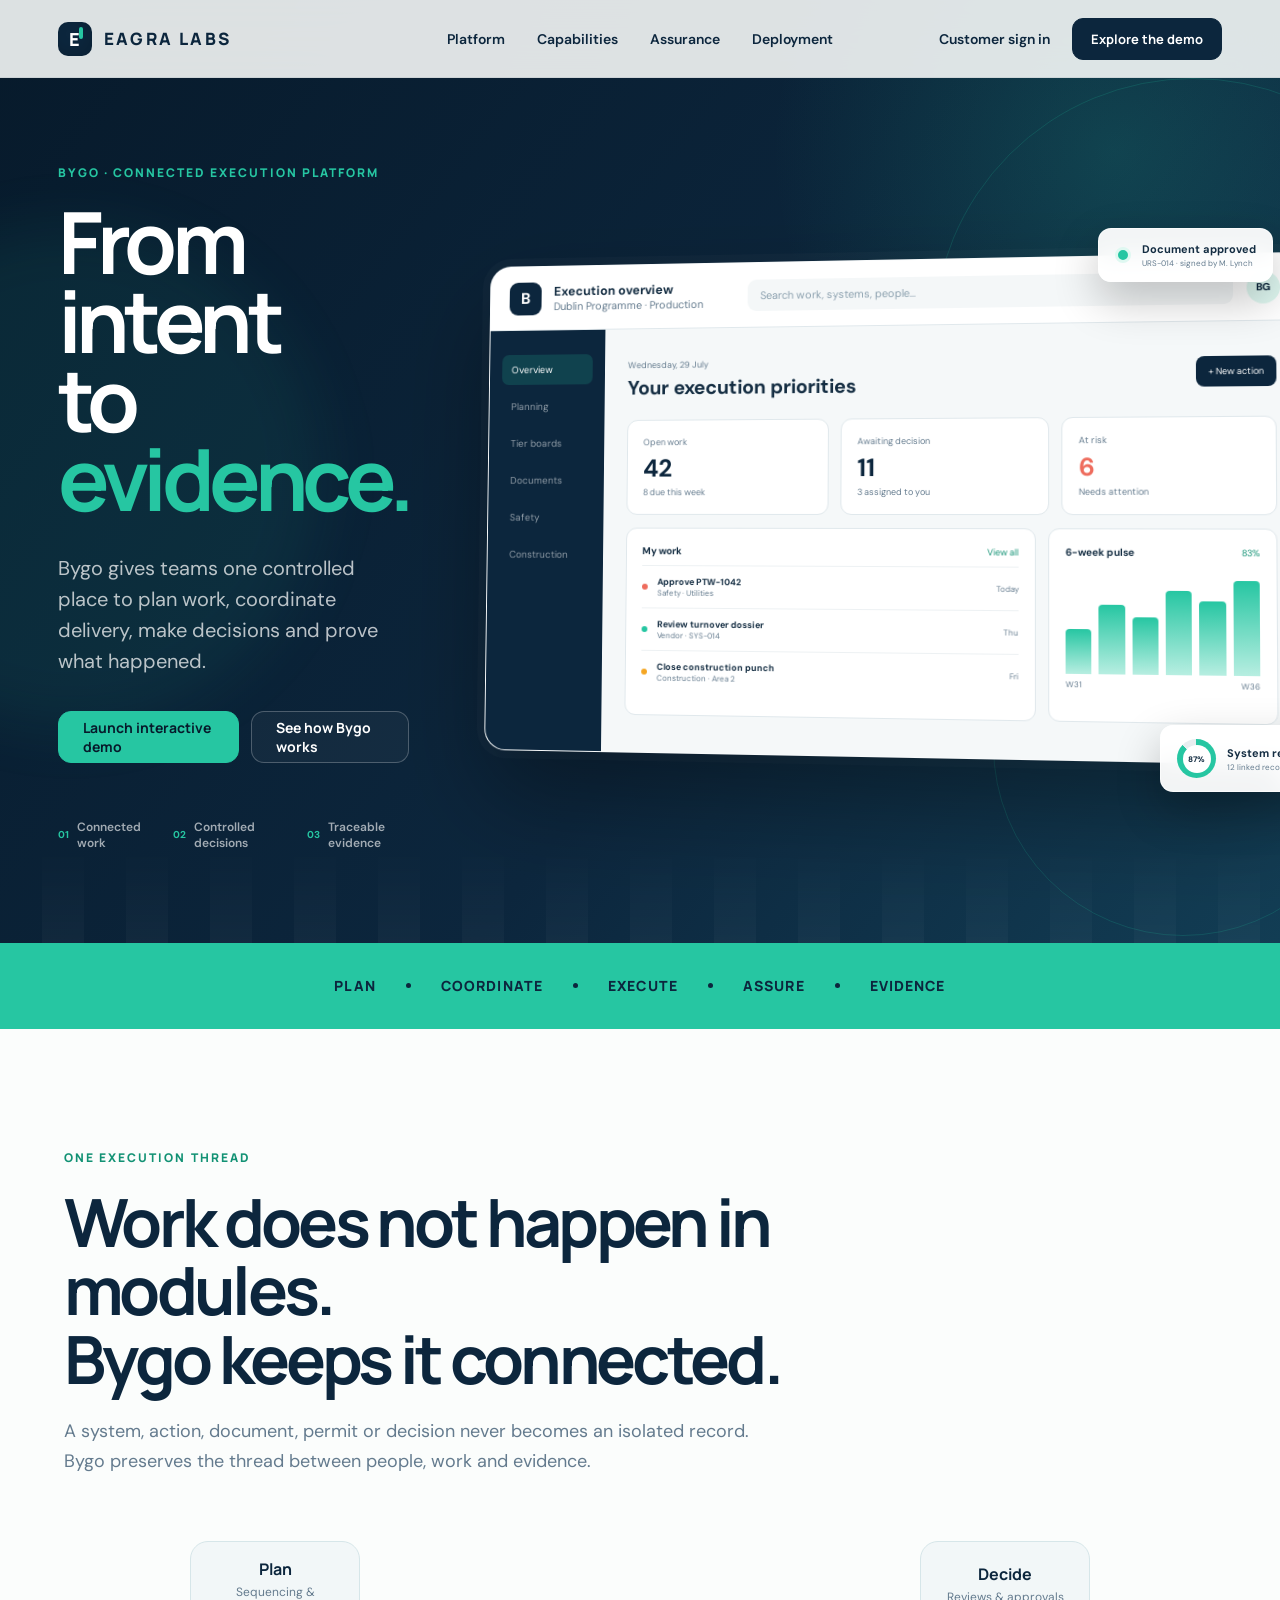
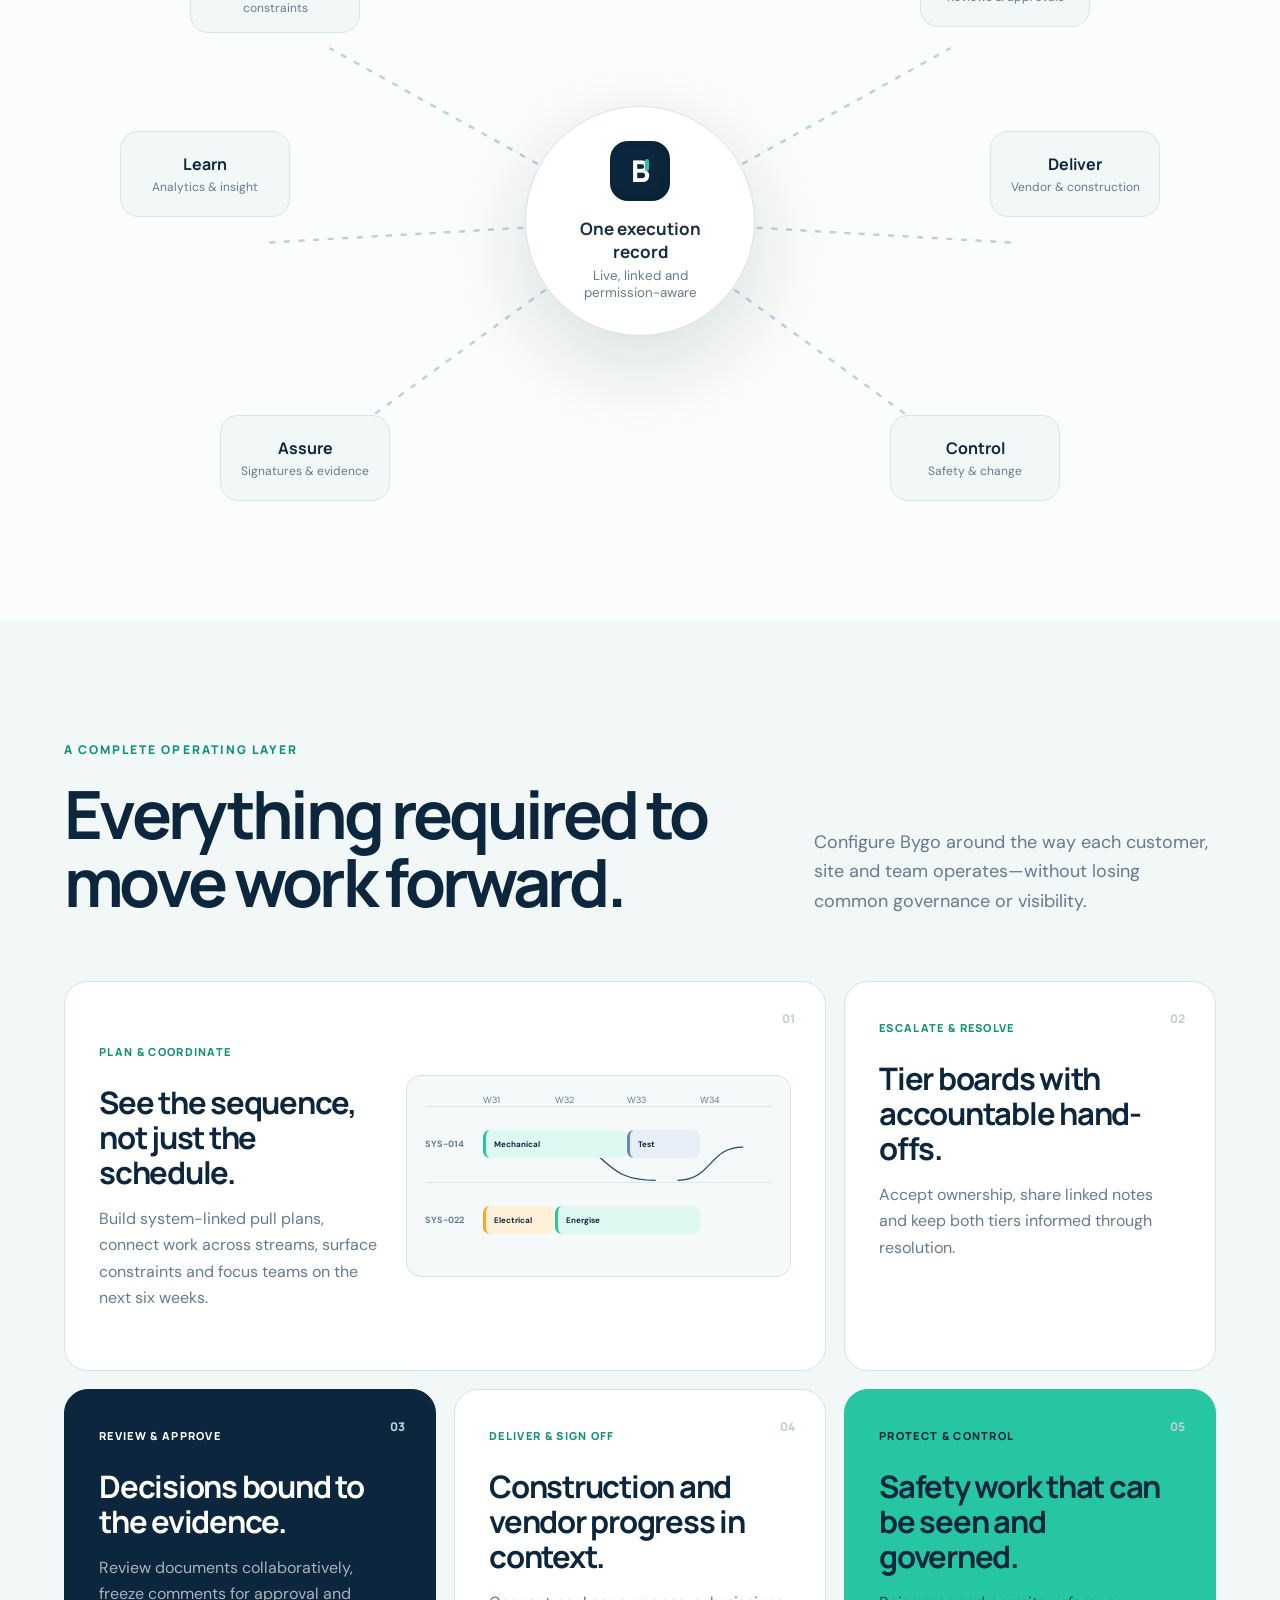
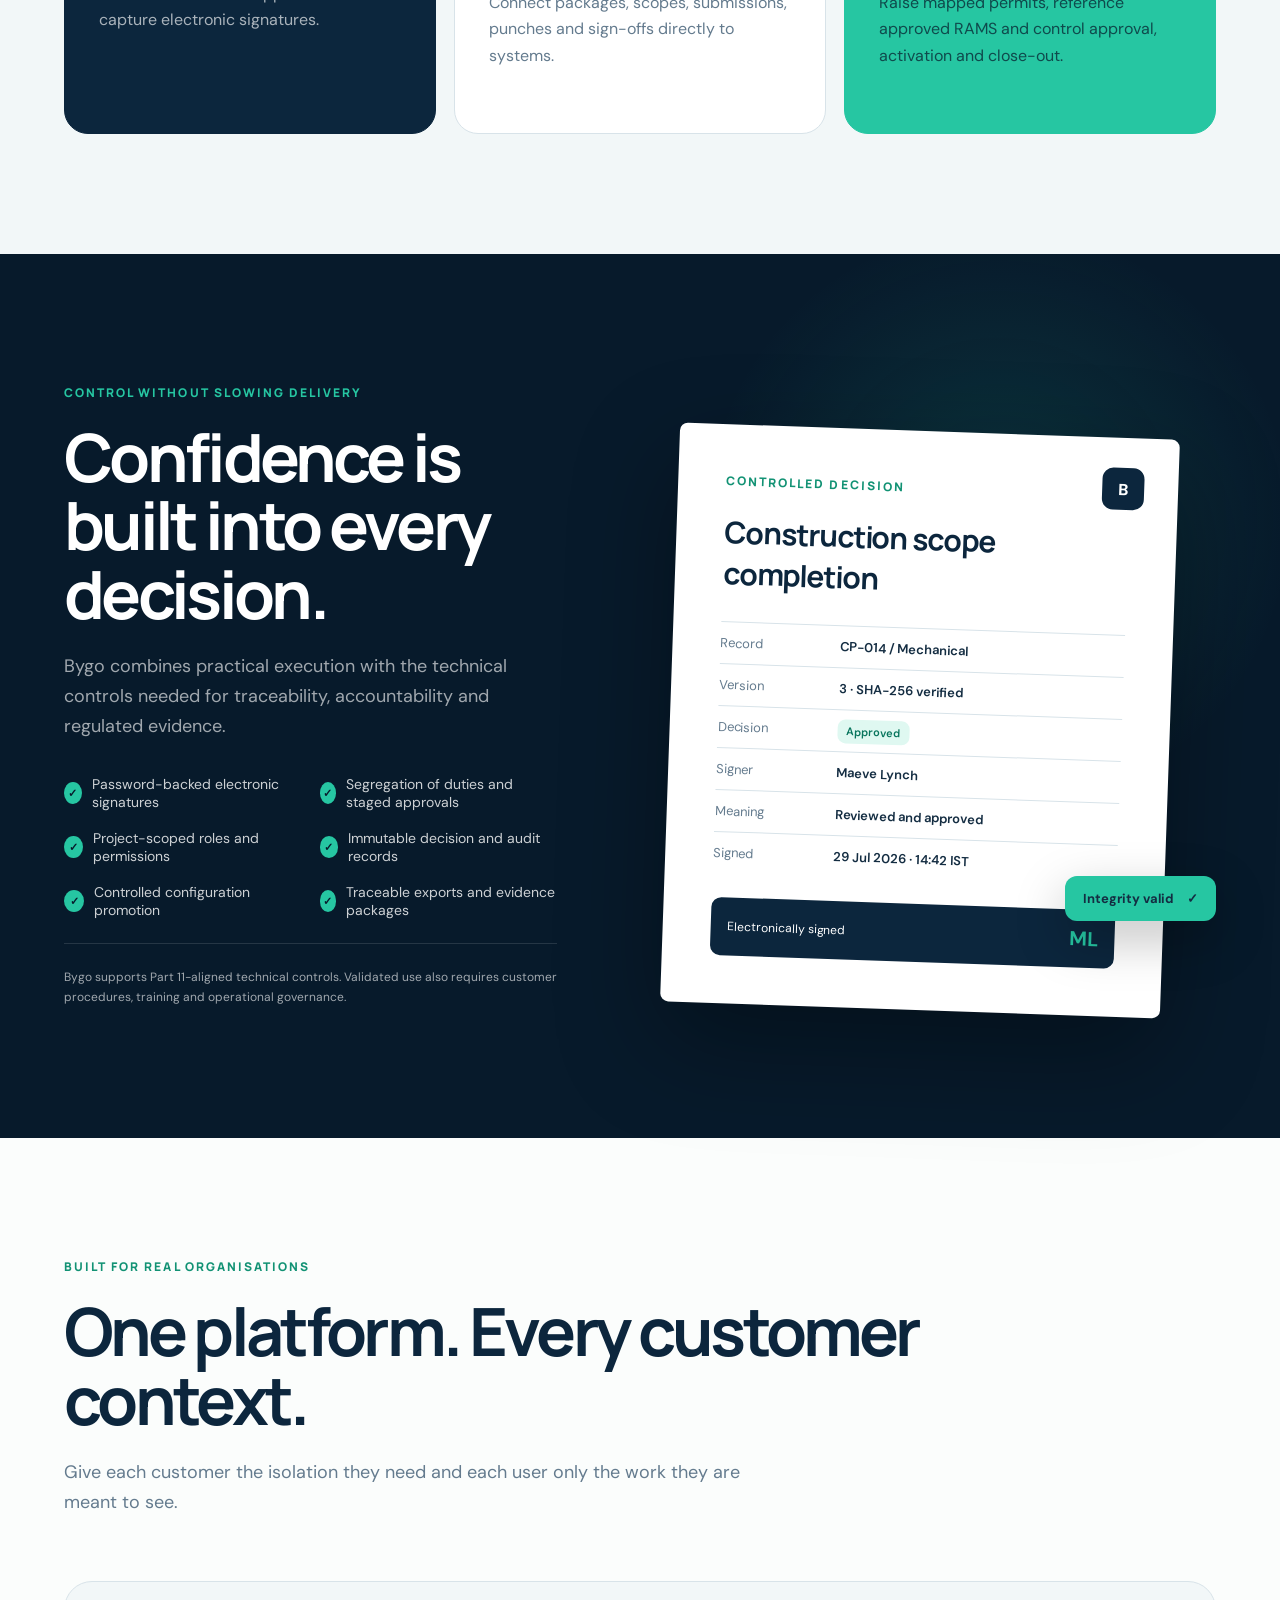
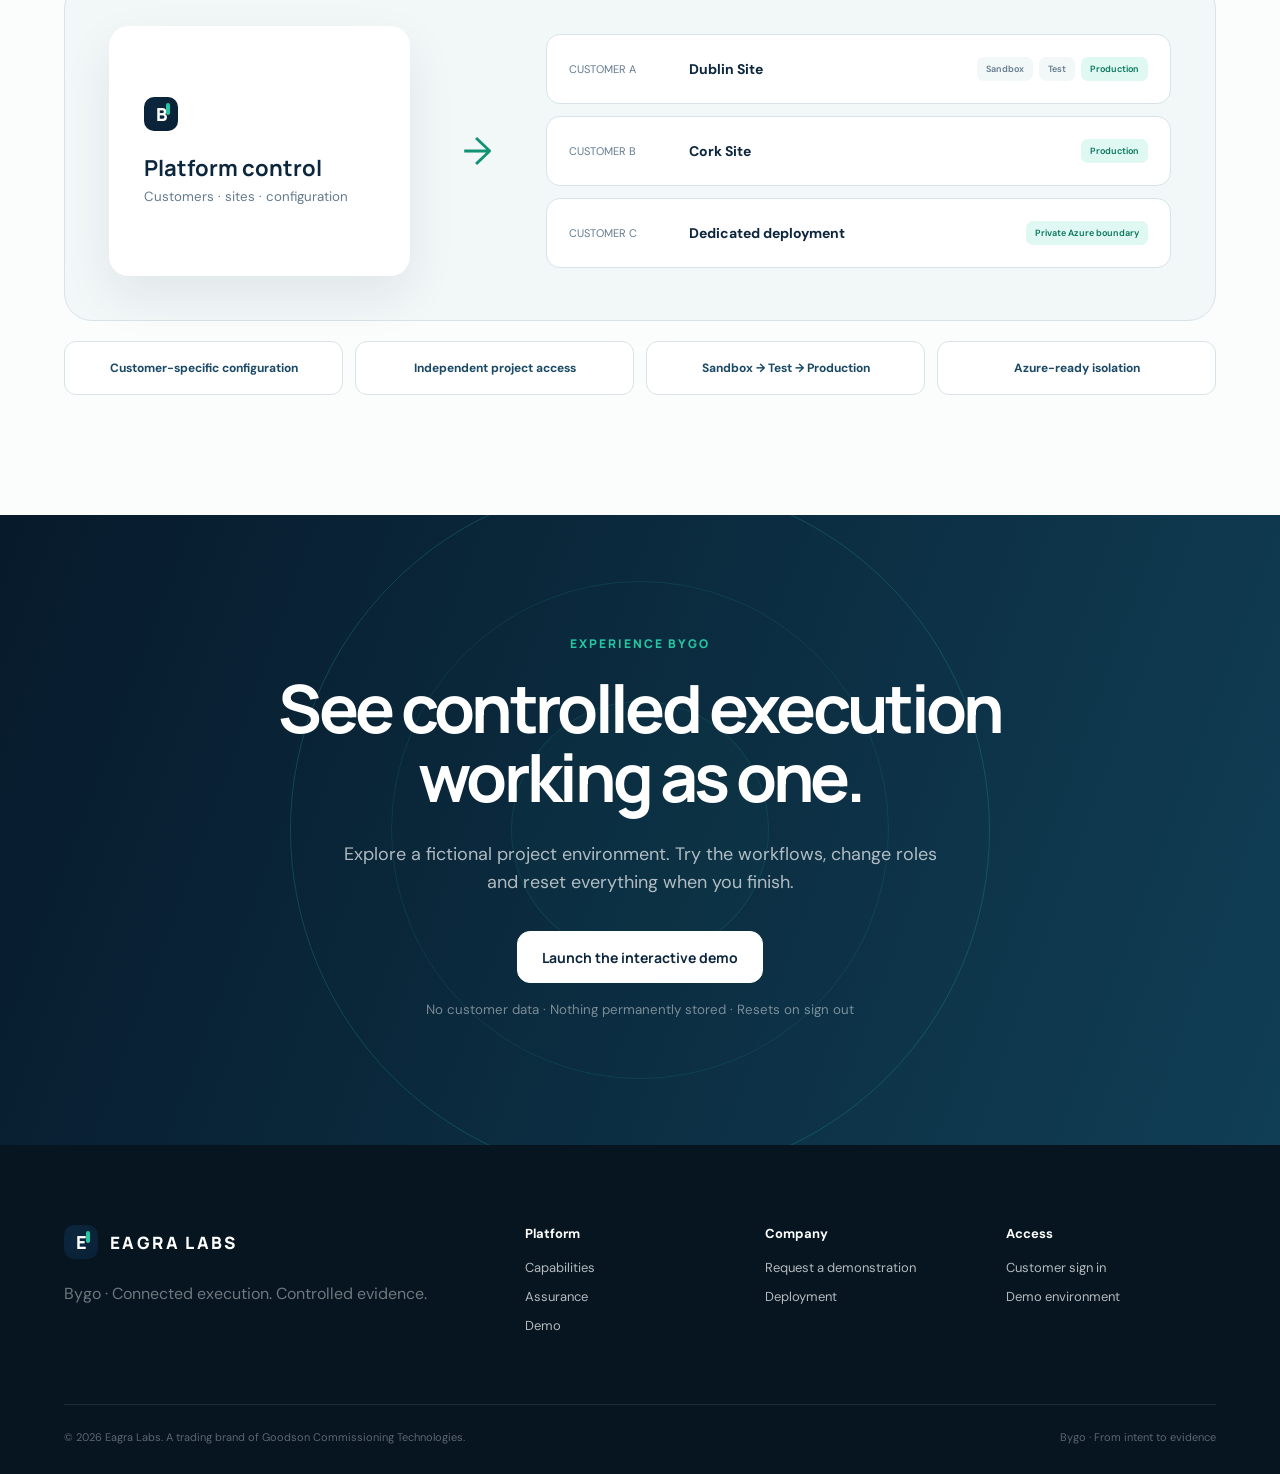
==== commit fd80250c: "Rebrand website as Eagra Labs and Bygo" ====
--- a/index.html
+++ b/index.html
@@ -5,10 +5,25 @@
     <meta name="viewport" content="width=device-width, initial-scale=1.0" />
     <meta
       name="description"
-      content="Acta connects plans, people, controlled work and evidence across the entire execution lifecycle."
+      content="Bygo by Eagra Labs connects plans, people, controlled work and evidence across the entire execution lifecycle."
     />
     <meta name="theme-color" content="#0c263d" />
-    <title>Acta | From intent to evidence</title>
+    <link rel="canonical" href="https://eagralabs.com/" />
+    <meta property="og:type" content="website" />
+    <meta property="og:url" content="https://eagralabs.com/" />
+    <meta property="og:site_name" content="Eagra Labs" />
+    <meta property="og:title" content="Bygo by Eagra Labs | From intent to evidence" />
+    <meta
+      property="og:description"
+      content="Connected execution for plans, decisions, controlled work and traceable evidence."
+    />
+    <meta name="twitter:card" content="summary" />
+    <meta name="twitter:title" content="Bygo by Eagra Labs | From intent to evidence" />
+    <meta
+      name="twitter:description"
+      content="Connected execution for plans, decisions, controlled work and traceable evidence."
+    />
+    <title>Bygo by Eagra Labs | From intent to evidence</title>
     <link rel="icon" href="favicon.svg" type="image/svg+xml" />
     <link rel="preconnect" href="https://fonts.googleapis.com" />
     <link rel="preconnect" href="https://fonts.gstatic.com" crossorigin />
@@ -20,9 +35,9 @@
   </head>
   <body>
     <header class="site-header">
-      <a class="brand" href="#top" aria-label="Acta home">
-        <span class="brand-mark">A</span>
-        <span>ACTA</span>
+      <a class="brand" href="#top" aria-label="Eagra Labs home">
+        <span class="brand-mark">E</span>
+        <span>EAGRA LABS</span>
       </a>
       <button class="menu-toggle" type="button" aria-label="Open navigation">
         <span></span><span></span>
@@ -34,7 +49,7 @@
         <a href="#deployment">Deployment</a>
       </nav>
       <div class="header-actions">
-        <a class="text-link" href="demo.html">Customer sign in</a>
+        <a class="text-link" href="https://app.bygo.eagralabs.com/">Customer sign in</a>
         <a class="button small" href="demo.html">Explore the demo</a>
       </div>
     </header>
@@ -43,15 +58,15 @@
       <section class="hero">
         <div class="hero-glow"></div>
         <div class="hero-copy reveal">
-          <span class="kicker">Connected execution platform</span>
+          <span class="kicker">Bygo · Connected execution platform</span>
           <h1>From intent<br />to <em>evidence.</em></h1>
           <p>
-            Acta gives teams one controlled place to plan work, coordinate
+            Bygo gives teams one controlled place to plan work, coordinate
             delivery, make decisions and prove what happened.
           </p>
           <div class="hero-actions">
             <a class="button" href="demo.html">Launch interactive demo</a>
-            <a class="button ghost" href="#platform">See how Acta works</a>
+            <a class="button ghost" href="#platform">See how Bygo works</a>
           </div>
           <div class="hero-proof">
             <span><b>01</b> Connected work</span>
@@ -65,7 +80,7 @@
           <div class="scene-orbit orbit-two"></div>
           <div class="product-window">
             <div class="product-topbar">
-              <div class="mini-brand">A</div>
+              <div class="mini-brand">B</div>
               <div class="product-title">
                 <strong>Execution overview</strong>
                 <span>Dublin Programme · Production</span>
@@ -147,16 +162,16 @@
       <section class="platform section" id="platform">
         <div class="section-heading reveal">
           <span class="kicker dark">One execution thread</span>
-          <h2>Work does not happen in modules.<br />Acta keeps it connected.</h2>
+          <h2>Work does not happen in modules.<br />Bygo keeps it connected.</h2>
           <p>
             A system, action, document, permit or decision never becomes an
-            isolated record. Acta preserves the thread between people, work and
+            isolated record. Bygo preserves the thread between people, work and
             evidence.
           </p>
         </div>
         <div class="thread-map reveal">
           <div class="thread-centre">
-            <span class="brand-mark large">A</span>
+            <span class="brand-mark large">B</span>
             <strong>One execution record</strong>
             <small>Live, linked and permission-aware</small>
           </div>
@@ -179,7 +194,7 @@
             <h2>Everything required to move work forward.</h2>
           </div>
           <p>
-            Configure Acta around the way each customer, site and team
+            Configure Bygo around the way each customer, site and team
             operates—without losing common governance or visibility.
           </p>
         </div>
@@ -233,7 +248,7 @@
           <span class="kicker">Control without slowing delivery</span>
           <h2>Confidence is built into every decision.</h2>
           <p>
-            Acta combines practical execution with the technical controls
+            Bygo combines practical execution with the technical controls
             needed for traceability, accountability and regulated evidence.
           </p>
           <ul class="check-list">
@@ -245,13 +260,13 @@
             <li><span>✓</span> Traceable exports and evidence packages</li>
           </ul>
           <p class="assurance-note">
-            Acta supports Part 11-aligned technical controls. Validated use also
+            Bygo supports Part 11-aligned technical controls. Validated use also
             requires customer procedures, training and operational governance.
           </p>
         </div>
         <div class="assurance-visual reveal">
           <div class="signature-sheet">
-            <div class="sheet-mark">A</div>
+            <div class="sheet-mark">B</div>
             <span class="kicker dark">Controlled decision</span>
             <h3>Construction scope completion</h3>
             <dl>
@@ -281,7 +296,7 @@
         </div>
         <div class="deployment-grid reveal">
           <div class="deploy-control">
-            <span class="brand-mark">A</span>
+            <span class="brand-mark">B</span>
             <b>Platform control</b>
             <small>Customers · sites · configuration</small>
           </div>
@@ -312,7 +327,7 @@
       <section class="demo-cta section" id="demo">
         <div class="cta-orbit"></div>
         <div class="reveal">
-          <span class="kicker">Experience Acta</span>
+          <span class="kicker">Experience Bygo</span>
           <h2>See controlled execution<br />working as one.</h2>
           <p>
             Explore a fictional project environment. Try the workflows, change
@@ -326,19 +341,19 @@
 
     <footer class="site-footer">
       <div>
-        <a class="brand light-brand" href="#top">
-          <span class="brand-mark">A</span><span>ACTA</span>
+        <a class="brand light-brand" href="#top" aria-label="Eagra Labs home">
+          <span class="brand-mark">E</span><span>EAGRA LABS</span>
         </a>
-        <p>Connected execution. Controlled evidence.</p>
+        <p>Bygo · Connected execution. Controlled evidence.</p>
       </div>
       <div class="footer-links">
         <div><b>Platform</b><a href="#capabilities">Capabilities</a><a href="#assurance">Assurance</a><a href="demo.html">Demo</a></div>
         <div><b>Company</b><a href="demo.html">Request a demonstration</a><a href="#deployment">Deployment</a></div>
-        <div><b>Access</b><a href="demo.html">Customer sign in</a><a href="demo.html">Demo environment</a></div>
+        <div><b>Access</b><a href="https://app.bygo.eagralabs.com/">Customer sign in</a><a href="demo.html">Demo environment</a></div>
       </div>
       <div class="footer-bottom">
-        <span>© <span id="year"></span> Acta. All rights reserved.</span>
-        <span>Connected execution · Controlled evidence</span>
+        <span>© <span id="year"></span> Eagra Labs. A trading brand of Goodson Commissioning Technologies.</span>
+        <span>Bygo · From intent to evidence</span>
       </div>
     </footer>
     <script src="site.js"></script>
